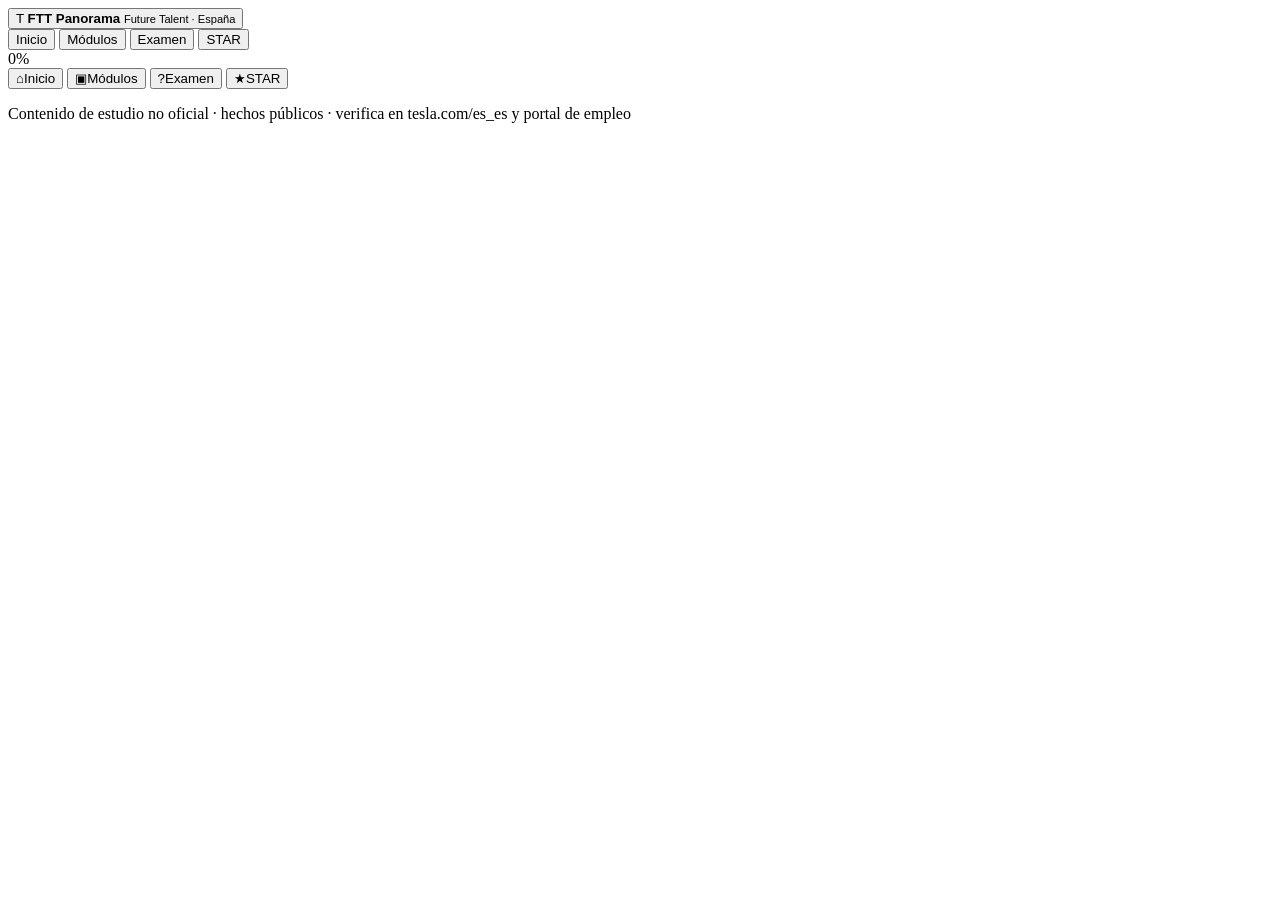
==== tesla-panorama/index.html @ ab21fa61 "Add tesla-panorama/index.html — Tesla FTT Panorama SPA" ====
<!DOCTYPE html>
<html lang="es">
<head>
  <meta charset="UTF-8" />
  <meta name="viewport" content="width=device-width, initial-scale=1, viewport-fit=cover" />
  <meta name="description" content="Tesla FTT Panorama — preparación interactiva Future Talent Traineeship España." />
  <meta name="theme-color" content="#000000" />
  <title>Tesla FTT Panorama · España</title>
  <link rel="preconnect" href="https://fonts.googleapis.com" />
  <link rel="preconnect" href="https://fonts.gstatic.com" crossorigin />
  <link href="https://fonts.googleapis.com/css2?family=Inter:wght@400;500;600;700;800&display=swap" rel="stylesheet" />
  <link rel="stylesheet" href="css/app.css" />
</head>
<body>
  <div id="app">
    <header class="topbar">
      <button type="button" class="brand" data-nav="home" aria-label="Ir al inicio">
        <span class="brand-mark" aria-hidden="true">T</span>
        <span class="brand-text">
          <strong>FTT Panorama</strong>
          <small>Future Talent · España</small>
        </span>
      </button>
      <nav class="topnav" aria-label="Principal">
        <button type="button" data-nav="home">Inicio</button>
        <button type="button" data-nav="modules">Módulos</button>
        <button type="button" data-nav="examen">Examen</button>
        <button type="button" data-nav="star">STAR</button>
      </nav>
      <div class="topbar-meta">
        <span id="progress-pill" class="pill" title="Progreso global">0%</span>
      </div>
    </header>
    <main id="main" class="main" tabindex="-1"></main>
    <nav class="bottomnav" aria-label="Móvil">
      <button type="button" data-nav="home"><span>⌂</span>Inicio</button>
      <button type="button" data-nav="modules"><span>▣</span>Módulos</button>
      <button type="button" data-nav="examen"><span>?</span>Examen</button>
      <button type="button" data-nav="star"><span>★</span>STAR</button>
    </nav>
    <footer class="footer">
      <p>Contenido de estudio no oficial · hechos públicos · verifica en tesla.com/es_es y portal de empleo</p>
    </footer>
  </div>
  <script src="js/quiz-data.js"></script>
  <script src="js/data.js"></script>
  <script src="js/app.js"></script>
</body>
</html>
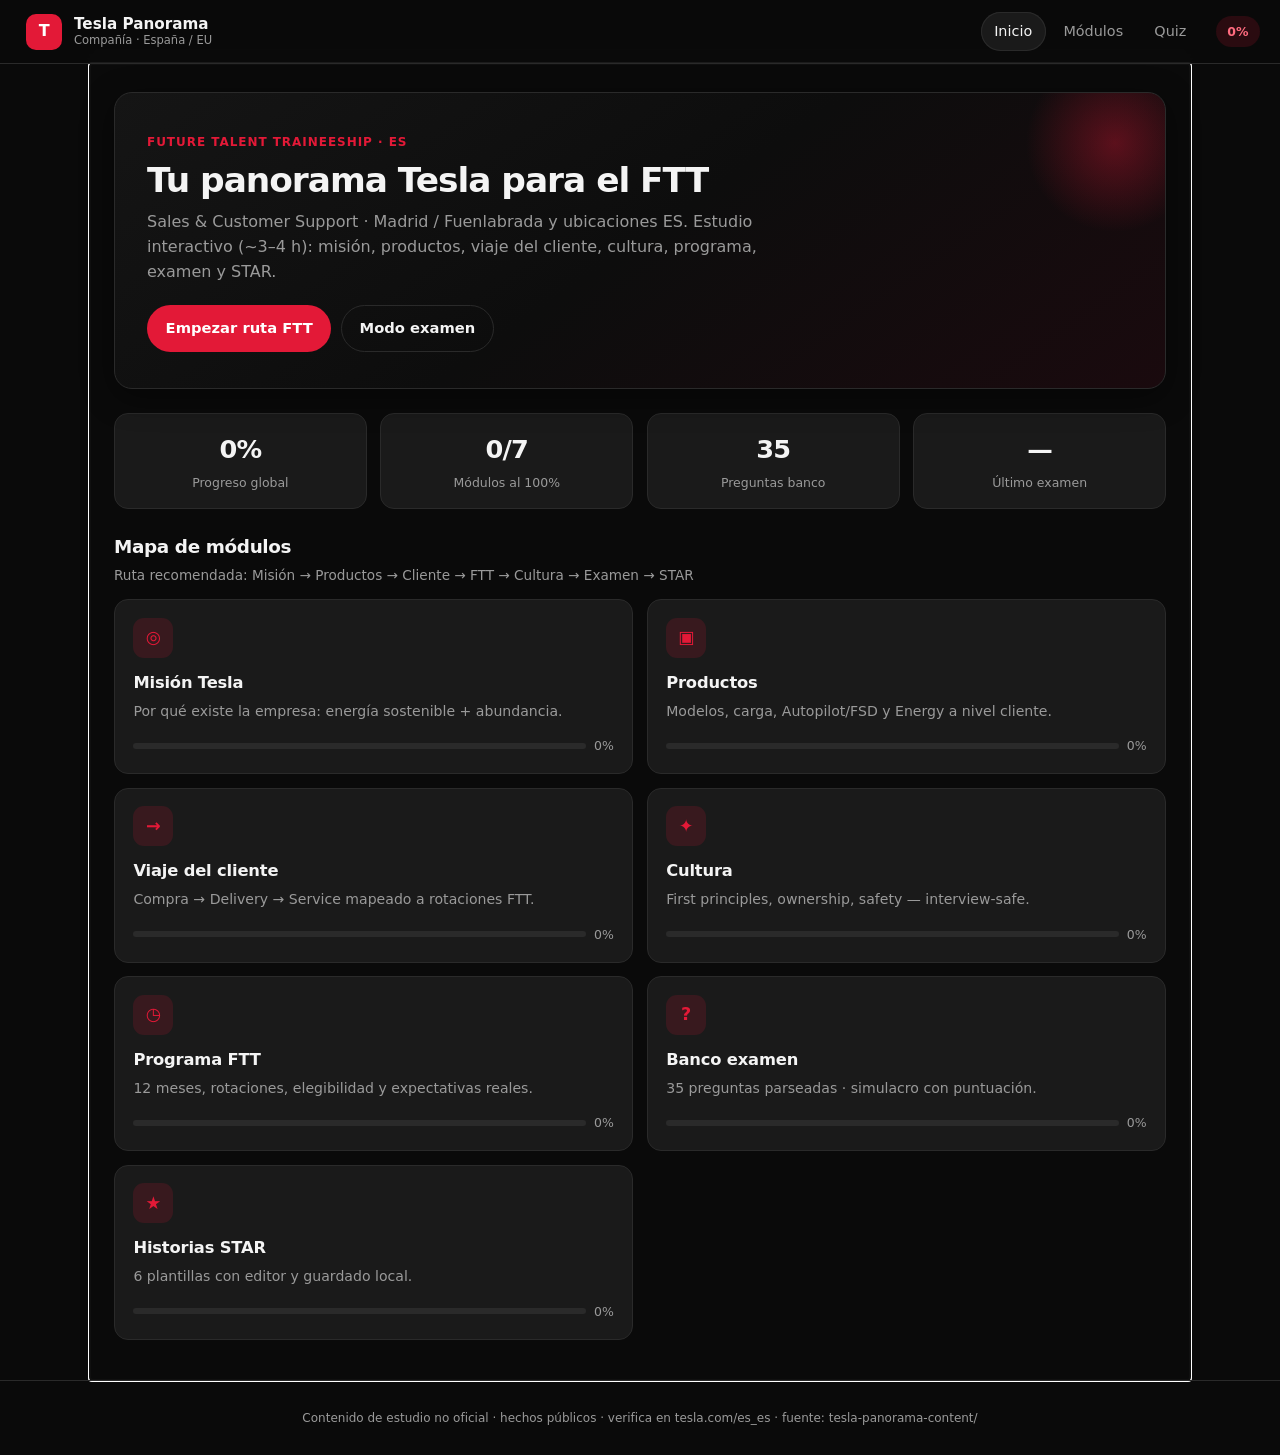
==== commit e7f7b8f6: "feat(panorama): primary company map; FTT/STAR optional" ====
--- a/tesla-panorama/index.html
+++ b/tesla-panorama/index.html
@@ -3,9 +3,9 @@
 <head>
   <meta charset="UTF-8" />
   <meta name="viewport" content="width=device-width, initial-scale=1, viewport-fit=cover" />
-  <meta name="description" content="Tesla FTT Panorama — preparación interactiva Future Talent Traineeship España." />
+  <meta name="description" content="Tesla Panorama — mapa interactivo de la compañía (España/EU). FTT/STAR opcional." />
   <meta name="theme-color" content="#000000" />
-  <title>Tesla FTT Panorama · España</title>
+  <title>Tesla Panorama · España</title>
   <link rel="preconnect" href="https://fonts.googleapis.com" />
   <link rel="preconnect" href="https://fonts.gstatic.com" crossorigin />
   <link href="https://fonts.googleapis.com/css2?family=Inter:wght@400;500;600;700;800&display=swap" rel="stylesheet" />
@@ -17,15 +17,15 @@
       <button type="button" class="brand" data-nav="home" aria-label="Ir al inicio">
         <span class="brand-mark" aria-hidden="true">T</span>
         <span class="brand-text">
-          <strong>FTT Panorama</strong>
-          <small>Future Talent · España</small>
+          <strong>Tesla Panorama</strong>
+          <small>Compañía · España / EU</small>
         </span>
       </button>
       <nav class="topnav" aria-label="Principal">
         <button type="button" data-nav="home">Inicio</button>
         <button type="button" data-nav="modules">Módulos</button>
-        <button type="button" data-nav="examen">Examen</button>
-        <button type="button" data-nav="star">STAR</button>
+        <button type="button" data-nav="examen">Quiz</button>
+        <button type="button" data-nav="star" hidden style="display:none">STAR</button>
       </nav>
       <div class="topbar-meta">
         <span id="progress-pill" class="pill" title="Progreso global">0%</span>
@@ -35,11 +35,11 @@
     <nav class="bottomnav" aria-label="Móvil">
       <button type="button" data-nav="home"><span>⌂</span>Inicio</button>
       <button type="button" data-nav="modules"><span>▣</span>Módulos</button>
-      <button type="button" data-nav="examen"><span>?</span>Examen</button>
-      <button type="button" data-nav="star"><span>★</span>STAR</button>
+      <button type="button" data-nav="examen"><span>?</span>Quiz</button>
+      <button type="button" data-nav="star" hidden style="display:none"><span>★</span>STAR</button>
     </nav>
     <footer class="footer">
-      <p>Contenido de estudio no oficial · hechos públicos · verifica en tesla.com/es_es y portal de empleo</p>
+      <p>Contenido de estudio no oficial · hechos públicos · verifica en tesla.com/es_es · fuente: tesla-panorama-content/</p>
     </footer>
   </div>
   <script src="js/quiz-data.js"></script>
--- a/tesla-panorama/css/app.css
+++ b/tesla-panorama/css/app.css
@@ -0,0 +1,320 @@
+:root {
+  --bg: #0a0a0a;
+  --bg-elev: #141414;
+  --bg-card: #1a1a1a;
+  --bg-card-hover: #222;
+  --border: #2a2a2a;
+  --text: #f4f4f4;
+  --muted: #9a9a9a;
+  --red: #e31937;
+  --red-dim: rgba(227, 25, 55, 0.15);
+  --green: #22c55e;
+  --green-dim: rgba(34, 197, 94, 0.15);
+  --amber: #f59e0b;
+  --amber-dim: rgba(245, 158, 11, 0.15);
+  --blue: #3b82f6;
+  --radius: 14px;
+  --shadow: 0 8px 32px rgba(0,0,0,.45);
+  --font: "Inter", system-ui, -apple-system, sans-serif;
+  --max: 1100px;
+  --topbar-h: 64px;
+  --bottom-h: 64px;
+}
+*, *::before, *::after { box-sizing: border-box; }
+html { scroll-behavior: smooth; }
+body {
+  margin: 0;
+  font-family: var(--font);
+  background: var(--bg);
+  color: var(--text);
+  line-height: 1.55;
+  min-height: 100vh;
+  -webkit-font-smoothing: antialiased;
+}
+button, input, textarea, select { font: inherit; color: inherit; }
+button { cursor: pointer; border: none; background: none; }
+a { color: var(--red); }
+#app { min-height: 100vh; display: flex; flex-direction: column; }
+
+.topbar {
+  position: sticky; top: 0; z-index: 50;
+  height: var(--topbar-h);
+  display: flex; align-items: center; gap: 1rem;
+  padding: 0 1.25rem;
+  background: rgba(10,10,10,.85);
+  backdrop-filter: blur(12px);
+  border-bottom: 1px solid var(--border);
+}
+.brand { display: flex; align-items: center; gap: .75rem; text-align: left; }
+.brand-mark {
+  width: 36px; height: 36px; border-radius: 10px;
+  background: var(--red); color: #fff;
+  display: grid; place-items: center;
+  font-weight: 800; letter-spacing: -.02em;
+}
+.brand-text { display: flex; flex-direction: column; line-height: 1.15; }
+.brand-text strong { font-size: .95rem; font-weight: 700; }
+.brand-text small { color: var(--muted); font-size: .72rem; }
+.topnav { display: none; gap: .25rem; margin-left: auto; }
+.topnav button, .bottomnav button {
+  padding: .5rem .85rem; border-radius: 999px;
+  color: var(--muted); font-weight: 500; font-size: .9rem;
+  transition: .15s ease;
+}
+.topnav button:hover, .bottomnav button:hover,
+.topnav button.active, .bottomnav button.active {
+  color: var(--text); background: var(--bg-card);
+}
+.topnav button.active, .bottomnav button.active {
+  box-shadow: inset 0 0 0 1px var(--border);
+}
+.topbar-meta { margin-left: auto; }
+.pill {
+  display: inline-flex; align-items: center;
+  padding: .35rem .7rem; border-radius: 999px;
+  background: var(--red-dim); color: #ff6b7f;
+  font-size: .78rem; font-weight: 700; letter-spacing: .02em;
+}
+.bottomnav {
+  position: fixed; bottom: 0; left: 0; right: 0; z-index: 50;
+  height: var(--bottom-h);
+  display: grid; grid-template-columns: repeat(4, 1fr);
+  background: rgba(10,10,10,.92);
+  backdrop-filter: blur(12px);
+  border-top: 1px solid var(--border);
+  padding-bottom: env(safe-area-inset-bottom);
+}
+.bottomnav button {
+  display: flex; flex-direction: column; align-items: center; justify-content: center;
+  gap: .15rem; font-size: .68rem; padding: .35rem;
+}
+.bottomnav span { font-size: 1.05rem; line-height: 1; }
+
+.main {
+  flex: 1;
+  width: min(100%, var(--max));
+  margin: 0 auto;
+  padding: 1.25rem 1.1rem calc(var(--bottom-h) + 2rem);
+}
+.footer {
+  display: none;
+  text-align: center; color: var(--muted); font-size: .75rem;
+  padding: 1rem; border-top: 1px solid var(--border);
+}
+
+.hero {
+  position: relative; overflow: hidden;
+  background: linear-gradient(145deg, #151515 0%, #0d0d0d 50%, #1a0a0e 100%);
+  border: 1px solid var(--border);
+  border-radius: calc(var(--radius) + 4px);
+  padding: 1.75rem 1.4rem;
+  margin-bottom: 1.5rem;
+  box-shadow: var(--shadow);
+}
+.hero::after {
+  content: ""; position: absolute; right: -40px; top: -40px;
+  width: 180px; height: 180px; border-radius: 50%;
+  background: radial-gradient(circle, rgba(227,25,55,.35), transparent 70%);
+  pointer-events: none;
+}
+.hero-kicker {
+  display: inline-block; color: var(--red); font-weight: 700;
+  font-size: .75rem; letter-spacing: .08em; text-transform: uppercase;
+  margin-bottom: .6rem;
+}
+.hero h1 {
+  margin: 0 0 .6rem; font-size: clamp(1.55rem, 4vw, 2.15rem);
+  letter-spacing: -.03em; line-height: 1.15;
+}
+.hero p { margin: 0 0 1.25rem; color: var(--muted); max-width: 42rem; }
+.hero-actions { display: flex; flex-wrap: wrap; gap: .6rem; }
+.btn {
+  display: inline-flex; align-items: center; justify-content: center; gap: .4rem;
+  padding: .7rem 1.1rem; border-radius: 999px; font-weight: 600; font-size: .92rem;
+  transition: .15s ease; border: 1px solid transparent;
+}
+.btn-primary { background: var(--red); color: #fff; }
+.btn-primary:hover { filter: brightness(1.08); }
+.btn-ghost { background: transparent; border-color: var(--border); color: var(--text); }
+.btn-ghost:hover { background: var(--bg-card); }
+.btn-sm { padding: .45rem .85rem; font-size: .82rem; }
+
+.section-head {
+  display: flex; align-items: end; justify-content: space-between;
+  gap: 1rem; margin: 1.5rem 0 .85rem;
+}
+.section-head h2 { margin: 0; font-size: 1.15rem; letter-spacing: -.02em; }
+.section-head p { margin: .2rem 0 0; color: var(--muted); font-size: .85rem; }
+
+.grid { display: grid; gap: .85rem; }
+.grid-2 { grid-template-columns: 1fr; }
+.grid-3 { grid-template-columns: 1fr; }
+.grid-stats { grid-template-columns: repeat(2, 1fr); }
+
+.card {
+  background: var(--bg-card);
+  border: 1px solid var(--border);
+  border-radius: var(--radius);
+  padding: 1.1rem 1.15rem;
+  transition: .15s ease;
+}
+.card-clickable { text-align: left; width: 100%; cursor: pointer; }
+.card-clickable:hover { background: var(--bg-card-hover); border-color: #3a3a3a; transform: translateY(-1px); }
+.card-icon {
+  width: 40px; height: 40px; border-radius: 11px;
+  display: grid; place-items: center;
+  background: var(--red-dim); color: var(--red);
+  font-size: 1.1rem; margin-bottom: .75rem; font-weight: 700;
+}
+.card h3 { margin: 0 0 .35rem; font-size: 1.02rem; letter-spacing: -.01em; }
+.card p { margin: 0; color: var(--muted); font-size: .88rem; }
+.card-meta {
+  display: flex; align-items: center; justify-content: space-between;
+  gap: .5rem; margin-top: .85rem; font-size: .78rem; color: var(--muted);
+}
+.progress-bar {
+  height: 6px; border-radius: 999px; background: #2a2a2a; overflow: hidden; flex: 1;
+}
+.progress-bar > span {
+  display: block; height: 100%; background: var(--red); border-radius: inherit;
+  transition: width .35s ease;
+}
+.stat-card { text-align: center; padding: 1rem; }
+.stat-card .num { font-size: 1.6rem; font-weight: 800; letter-spacing: -.03em; }
+.stat-card .lbl { color: var(--muted); font-size: .78rem; margin-top: .2rem; }
+
+.breadcrumb {
+  display: flex; flex-wrap: wrap; gap: .4rem; align-items: center;
+  color: var(--muted); font-size: .82rem; margin-bottom: 1rem;
+}
+.breadcrumb button { color: var(--muted); text-decoration: underline; text-underline-offset: 2px; }
+.breadcrumb button:hover { color: var(--text); }
+
+.module-hero {
+  border-radius: var(--radius);
+  border: 1px solid var(--border);
+  background: var(--bg-elev);
+  padding: 1.35rem 1.2rem;
+  margin-bottom: 1.1rem;
+}
+.module-hero .tag {
+  display: inline-block; padding: .2rem .55rem; border-radius: 999px;
+  background: var(--red-dim); color: #ff6b7f; font-size: .72rem; font-weight: 700;
+  margin-bottom: .55rem; letter-spacing: .04em; text-transform: uppercase;
+}
+.module-hero h1 { margin: 0 0 .5rem; font-size: clamp(1.35rem, 3vw, 1.8rem); letter-spacing: -.02em; }
+.module-hero p { margin: 0; color: var(--muted); }
+
+.callout {
+  border-radius: 12px; padding: .9rem 1rem; margin: .85rem 0;
+  border: 1px solid var(--border); background: var(--bg-elev); font-size: .9rem;
+}
+.callout.tip { border-color: rgba(59,130,246,.35); background: rgba(59,130,246,.08); }
+.callout.warn { border-color: rgba(245,158,11,.4); background: var(--amber-dim); }
+.callout.quote { border-left: 3px solid var(--red); }
+
+.bullets { margin: .5rem 0 0; padding-left: 1.15rem; color: var(--text); }
+.bullets li { margin: .35rem 0; }
+.bullets li::marker { color: var(--red); }
+
+.table-wrap { overflow-x: auto; margin: .85rem 0; border-radius: 12px; border: 1px solid var(--border); }
+table { width: 100%; border-collapse: collapse; font-size: .86rem; }
+th, td { padding: .7rem .8rem; text-align: left; border-bottom: 1px solid var(--border); }
+th { background: var(--bg-elev); color: var(--muted); font-weight: 600; font-size: .78rem; text-transform: uppercase; letter-spacing: .04em; }
+tr:last-child td { border-bottom: none; }
+
+.timeline { display: grid; gap: 0; margin: 1rem 0; }
+.timeline-item {
+  display: grid; grid-template-columns: 28px 1fr; gap: .85rem;
+  position: relative; padding-bottom: 1.15rem;
+}
+.timeline-item:not(:last-child) .tl-dot::after {
+  content: ""; position: absolute; left: 13px; top: 28px; bottom: 0; width: 2px; background: var(--border);
+}
+.tl-dot {
+  width: 28px; height: 28px; border-radius: 50%;
+  background: var(--red); color: #fff; font-size: .75rem; font-weight: 800;
+  display: grid; place-items: center; position: relative; z-index: 1;
+}
+.tl-body { background: var(--bg-card); border: 1px solid var(--border); border-radius: 12px; padding: .9rem 1rem; }
+.tl-body h4 { margin: 0 0 .3rem; font-size: .95rem; }
+.tl-body .rot { color: var(--red); font-size: .75rem; font-weight: 700; margin-bottom: .35rem; }
+.tl-body p { margin: 0; color: var(--muted); font-size: .86rem; }
+
+.checklist { list-style: none; padding: 0; margin: .5rem 0 0; }
+.checklist li {
+  display: flex; gap: .65rem; align-items: flex-start;
+  padding: .65rem .75rem; border-radius: 10px; margin-bottom: .4rem;
+  background: var(--bg-elev); border: 1px solid var(--border); font-size: .9rem;
+}
+.checklist input { margin-top: .2rem; accent-color: var(--red); width: 1rem; height: 1rem; }
+
+.quiz-setup, .quiz-play, .quiz-result { max-width: 720px; }
+.option-list { display: grid; gap: .55rem; margin: 1rem 0; }
+.option {
+  text-align: left; padding: .85rem 1rem; border-radius: 12px;
+  border: 1px solid var(--border); background: var(--bg-card); transition: .15s ease;
+}
+.option:hover:not(:disabled) { border-color: #444; background: var(--bg-card-hover); }
+.option.selected { border-color: var(--red); background: var(--red-dim); }
+.option.correct { border-color: var(--green); background: var(--green-dim); }
+.option.wrong { border-color: var(--red); background: var(--red-dim); }
+.option:disabled { cursor: default; opacity: .95; }
+.quiz-progress { color: var(--muted); font-size: .85rem; margin-bottom: .5rem; }
+.score-ring {
+  width: 140px; height: 140px; margin: 1rem auto;
+  border-radius: 50%; display: grid; place-items: center;
+  background: conic-gradient(var(--red) var(--p, 0%), #2a2a2a 0);
+  position: relative;
+}
+.score-ring::before {
+  content: ""; position: absolute; inset: 10px; border-radius: 50%; background: var(--bg-card);
+}
+.score-ring span { position: relative; font-size: 1.8rem; font-weight: 800; }
+
+.star-tabs { display: flex; gap: .4rem; overflow-x: auto; padding-bottom: .4rem; margin-bottom: 1rem; }
+.star-tabs button {
+  flex: 0 0 auto; padding: .45rem .8rem; border-radius: 999px;
+  border: 1px solid var(--border); color: var(--muted); font-size: .82rem; font-weight: 600;
+}
+.star-tabs button.active { background: var(--red); border-color: var(--red); color: #fff; }
+.star-field { margin-bottom: .85rem; }
+.star-field label {
+  display: block; font-size: .78rem; font-weight: 700; color: var(--muted);
+  text-transform: uppercase; letter-spacing: .04em; margin-bottom: .35rem;
+}
+.star-field textarea {
+  width: 100%; min-height: 72px; resize: vertical;
+  background: var(--bg-elev); border: 1px solid var(--border); border-radius: 10px;
+  padding: .7rem .8rem; color: var(--text);
+}
+.star-field textarea:focus { outline: 2px solid rgba(227,25,55,.45); border-color: var(--red); }
+.saved-hint { color: var(--green); font-size: .8rem; min-height: 1.2em; }
+
+.tag-row { display: flex; flex-wrap: wrap; gap: .35rem; margin: .75rem 0; }
+.chip {
+  padding: .3rem .65rem; border-radius: 999px; font-size: .75rem; font-weight: 600;
+  border: 1px solid var(--border); color: var(--muted); background: transparent;
+}
+.chip.active { background: var(--red); border-color: var(--red); color: #fff; }
+
+.faq details {
+  background: var(--bg-card); border: 1px solid var(--border);
+  border-radius: 12px; padding: .75rem 1rem; margin-bottom: .5rem;
+}
+.faq summary { cursor: pointer; font-weight: 600; }
+.faq p { margin: .55rem 0 0; color: var(--muted); font-size: .9rem; }
+
+.empty { text-align: center; color: var(--muted); padding: 2rem 1rem; }
+
+@media (min-width: 720px) {
+  .topnav { display: flex; }
+  .topbar-meta { margin-left: 0; }
+  .bottomnav { display: none; }
+  .main { padding: 1.75rem 1.5rem 2.5rem; }
+  .footer { display: block; }
+  .grid-2 { grid-template-columns: repeat(2, 1fr); }
+  .grid-3 { grid-template-columns: repeat(3, 1fr); }
+  .grid-stats { grid-template-columns: repeat(4, 1fr); }
+  .hero { padding: 2.25rem 2rem; }
+}
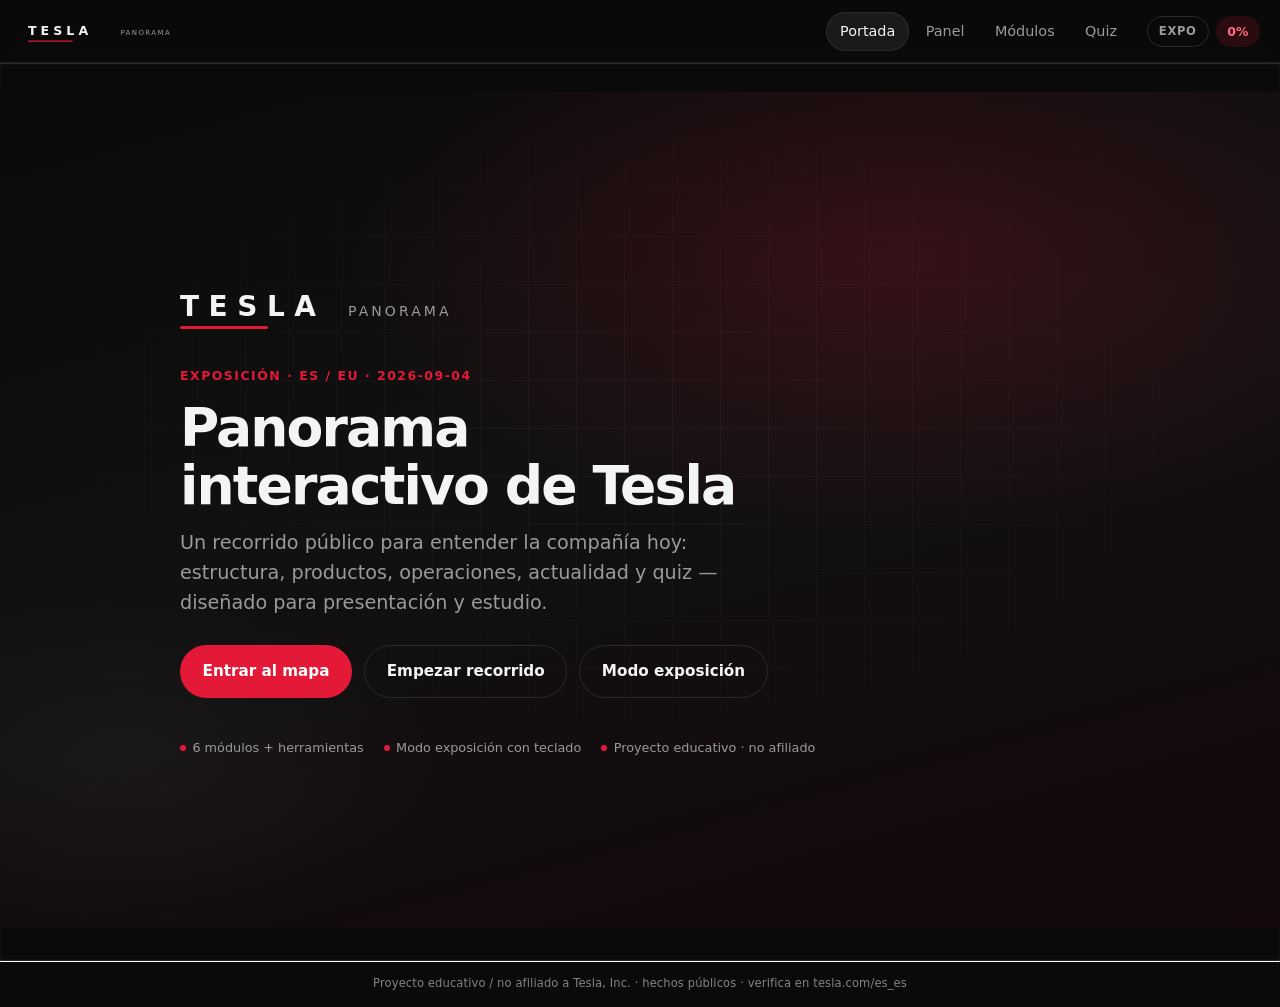
==== commit ac49e380: "feat(panorama): exhibition presentation UI + wordmark" ====
--- a/tesla-panorama/index.html
+++ b/tesla-panorama/index.html
@@ -3,43 +3,60 @@
 <head>
   <meta charset="UTF-8" />
   <meta name="viewport" content="width=device-width, initial-scale=1, viewport-fit=cover" />
-  <meta name="description" content="Tesla Panorama — mapa interactivo de la compañía (España/EU). FTT/STAR opcional." />
+  <meta name="description" content="Tesla Panorama — panorama interactivo educativo de Tesla (España/EU). Proyecto educativo, no afiliado a Tesla, Inc." />
   <meta name="theme-color" content="#000000" />
-  <title>Tesla Panorama · España</title>
+  <title>Tesla Panorama · Exposición</title>
   <link rel="preconnect" href="https://fonts.googleapis.com" />
   <link rel="preconnect" href="https://fonts.gstatic.com" crossorigin />
   <link href="https://fonts.googleapis.com/css2?family=Inter:wght@400;500;600;700;800&display=swap" rel="stylesheet" />
   <link rel="stylesheet" href="css/app.css" />
+  <link rel="icon" href="assets/wordmark.svg" type="image/svg+xml" />
 </head>
 <body>
   <div id="app">
-    <header class="topbar">
-      <button type="button" class="brand" data-nav="home" aria-label="Ir al inicio">
-        <span class="brand-mark" aria-hidden="true">T</span>
-        <span class="brand-text">
-          <strong>Tesla Panorama</strong>
-          <small>Compañía · España / EU</small>
+    <header class="topbar" id="topbar">
+      <button type="button" class="brand" data-nav="landing" aria-label="Ir a la portada">
+        <span class="wordmark" aria-hidden="true">
+          <svg xmlns="http://www.w3.org/2000/svg" viewBox="0 0 280 40" class="wordmark-svg" focusable="false">
+            <text x="0" y="24" class="wm-tesla" letter-spacing="0.32em">TESLA</text>
+            <text x="132" y="24" class="wm-sub" letter-spacing="0.2em">PANORAMA</text>
+            <rect x="0" y="32" width="64" height="2" class="wm-accent" rx="1"/>
+          </svg>
         </span>
+        <span class="brand-badge" id="ftt-badge" hidden>FTT</span>
       </button>
       <nav class="topnav" aria-label="Principal">
-        <button type="button" data-nav="home">Inicio</button>
+        <button type="button" data-nav="landing">Portada</button>
+        <button type="button" data-nav="home">Panel</button>
         <button type="button" data-nav="modules">Módulos</button>
         <button type="button" data-nav="examen">Quiz</button>
         <button type="button" data-nav="star" hidden style="display:none">STAR</button>
       </nav>
       <div class="topbar-meta">
+        <button type="button" class="expo-toggle" id="expo-toggle" title="Modo exposición (← →)" aria-pressed="false">Expo</button>
         <span id="progress-pill" class="pill" title="Progreso global">0%</span>
       </div>
     </header>
+
+    <div id="expo-bar" class="expo-bar" hidden>
+      <button type="button" class="expo-nav" id="expo-prev" aria-label="Anterior">←</button>
+      <div class="expo-dots" id="expo-dots" role="tablist" aria-label="Recorrido exposición"></div>
+      <button type="button" class="expo-nav" id="expo-next" aria-label="Siguiente">→</button>
+      <span class="expo-hint">← → · Esc salir</span>
+    </div>
+
     <main id="main" class="main" tabindex="-1"></main>
+
     <nav class="bottomnav" aria-label="Móvil">
-      <button type="button" data-nav="home"><span>⌂</span>Inicio</button>
-      <button type="button" data-nav="modules"><span>▣</span>Módulos</button>
+      <button type="button" data-nav="landing"><span>⌂</span>Portada</button>
+      <button type="button" data-nav="home"><span>▣</span>Panel</button>
+      <button type="button" data-nav="modules"><span>≡</span>Módulos</button>
       <button type="button" data-nav="examen"><span>?</span>Quiz</button>
       <button type="button" data-nav="star" hidden style="display:none"><span>★</span>STAR</button>
     </nav>
+
     <footer class="footer">
-      <p>Contenido de estudio no oficial · hechos públicos · verifica en tesla.com/es_es · fuente: tesla-panorama-content/</p>
+      <p>Proyecto educativo / no afiliado a Tesla, Inc. · hechos públicos · verifica en tesla.com/es_es</p>
     </footer>
   </div>
   <script src="js/quiz-data.js"></script>
--- a/tesla-panorama/css/app.css
+++ b/tesla-panorama/css/app.css
@@ -13,10 +13,10 @@
   --amber: #f59e0b;
   --amber-dim: rgba(245, 158, 11, 0.15);
   --blue: #3b82f6;
-  --radius: 14px;
+  --radius: 16px;
   --shadow: 0 8px 32px rgba(0,0,0,.45);
   --font: "Inter", system-ui, -apple-system, sans-serif;
-  --max: 1100px;
+  --max: 1120px;
   --topbar-h: 64px;
   --bottom-h: 64px;
 }
@@ -45,17 +45,18 @@
   backdrop-filter: blur(12px);
   border-bottom: 1px solid var(--border);
 }
-.brand { display: flex; align-items: center; gap: .75rem; text-align: left; }
-.brand-mark {
-  width: 36px; height: 36px; border-radius: 10px;
-  background: var(--red); color: #fff;
-  display: grid; place-items: center;
-  font-weight: 800; letter-spacing: -.02em;
-}
-.brand-text { display: flex; flex-direction: column; line-height: 1.15; }
-.brand-text strong { font-size: .95rem; font-weight: 700; }
-.brand-text small { color: var(--muted); font-size: .72rem; }
-.topnav { display: none; gap: .25rem; margin-left: auto; }
+.brand { display: flex; align-items: center; gap: .65rem; text-align: left; flex-shrink: 0; }
+.wordmark { display: block; line-height: 0; }
+.wordmark-svg { width: min(200px, 42vw); height: 28px; display: block; }
+.wm-tesla { font-family: var(--font); font-size: 18px; font-weight: 700; fill: var(--text); }
+.wm-sub { font-family: var(--font); font-size: 10px; font-weight: 500; fill: var(--muted); }
+.wm-accent { fill: var(--red); }
+.brand-badge {
+  font-size: .62rem; font-weight: 800; letter-spacing: .08em;
+  padding: .2rem .45rem; border-radius: 999px;
+  background: var(--red-dim); color: #ff6b7f; border: 1px solid rgba(227,25,55,.35);
+}
+.topnav { display: none; gap: .2rem; margin-left: auto; align-items: center; }
 .topnav button, .bottomnav button {
   padding: .5rem .85rem; border-radius: 999px;
   color: var(--muted); font-weight: 500; font-size: .9rem;
@@ -68,12 +69,22 @@
 .topnav button.active, .bottomnav button.active {
   box-shadow: inset 0 0 0 1px var(--border);
 }
-.topbar-meta { margin-left: auto; }
+.topbar-meta { margin-left: .5rem; display: flex; align-items: center; gap: .45rem; flex-shrink: 0; }
 .pill {
   display: inline-flex; align-items: center;
   padding: .35rem .7rem; border-radius: 999px;
   background: var(--red-dim); color: #ff6b7f;
   font-size: .78rem; font-weight: 700; letter-spacing: .02em;
+}
+.expo-toggle {
+  padding: .35rem .7rem; border-radius: 999px;
+  border: 1px solid var(--border); color: var(--muted);
+  font-size: .72rem; font-weight: 700; letter-spacing: .06em; text-transform: uppercase;
+  transition: .15s ease;
+}
+.expo-toggle:hover { color: var(--text); border-color: #3a3a3a; }
+.expo-toggle[aria-pressed="true"] {
+  background: var(--red-dim); color: #ff6b7f; border-color: rgba(227,25,55,.45);
 }
 .bottomnav {
   position: fixed; bottom: 0; left: 0; right: 0; z-index: 50;
@@ -97,9 +108,20 @@
   padding: 1.25rem 1.1rem calc(var(--bottom-h) + 2rem);
 }
 .footer {
-  display: none;
-  text-align: center; color: var(--muted); font-size: .75rem;
-  padding: 1rem; border-top: 1px solid var(--border);
+  display: block;
+  text-align: center; color: var(--muted); font-size: .72rem;
+  padding: .85rem 1rem calc(.85rem + env(safe-area-inset-bottom));
+  border-top: 1px solid var(--border);
+  letter-spacing: .01em;
+}
+.footer p { margin: 0; max-width: 40rem; margin-inline: auto; line-height: 1.45; }
+body.landing-on .footer,
+body.expo-on .footer { opacity: .85; }
+body.expo-on .bottomnav { display: none; }
+body.landing-on .bottomnav { display: none; }
+body.landing-on .main { padding-bottom: 2rem; width: 100%; max-width: none; padding-left: 0; padding-right: 0; }
+@media (min-width: 720px) {
+  .footer { display: block; padding-bottom: 1rem; }
 }
 
 .hero {
@@ -107,7 +129,7 @@
   background: linear-gradient(145deg, #151515 0%, #0d0d0d 50%, #1a0a0e 100%);
   border: 1px solid var(--border);
   border-radius: calc(var(--radius) + 4px);
-  padding: 1.75rem 1.4rem;
+  padding: 1.85rem 1.5rem;
   margin-bottom: 1.5rem;
   box-shadow: var(--shadow);
 }
@@ -143,7 +165,8 @@
   display: flex; align-items: end; justify-content: space-between;
   gap: 1rem; margin: 1.5rem 0 .85rem;
 }
-.section-head h2 { margin: 0; font-size: 1.15rem; letter-spacing: -.02em; }
+.section-head h2 { margin: 0; font-size: 1.2rem; letter-spacing: -.025em; font-weight: 700; }
+.section-kicker { display:block; color: var(--red); font-size:.7rem; font-weight:700; letter-spacing:.08em; text-transform:uppercase; margin-bottom:.35rem; }
 .section-head p { margin: .2rem 0 0; color: var(--muted); font-size: .85rem; }
 
 .grid { display: grid; gap: .85rem; }
@@ -318,3 +341,619 @@
   .grid-stats { grid-template-columns: repeat(4, 1fr); }
   .hero { padding: 2.25rem 2rem; }
 }
+
+/* Modo Future Talent toggle */
+.ftt-toggle-card { margin: 1rem 0 1.25rem; }
+.ftt-toggle-row {
+  display: flex;
+  align-items: center;
+  justify-content: space-between;
+  gap: 1rem;
+  flex-wrap: wrap;
+}
+.switch {
+  display: inline-flex;
+  align-items: center;
+  gap: .6rem;
+  cursor: pointer;
+  user-select: none;
+}
+.switch input { position: absolute; opacity: 0; width: 0; height: 0; }
+.switch-ui {
+  width: 44px;
+  height: 26px;
+  border-radius: 999px;
+  background: #333;
+  border: 1px solid #555;
+  position: relative;
+  transition: background .2s, border-color .2s;
+}
+.switch-ui::after {
+  content: "";
+  position: absolute;
+  top: 2px;
+  left: 2px;
+  width: 20px;
+  height: 20px;
+  border-radius: 50%;
+  background: #fff;
+  transition: transform .2s;
+}
+.switch input:checked + .switch-ui {
+  background: var(--red);
+  border-color: var(--red);
+}
+.switch input:checked + .switch-ui::after { transform: translateX(18px); }
+.switch-label {
+  font-size: .75rem;
+  font-weight: 700;
+  letter-spacing: .04em;
+  color: var(--muted);
+  min-width: 2rem;
+}
+.switch input:checked ~ .switch-label { color: var(--red); }
+.pill-ftt {
+  display: inline-block;
+  font-size: .65rem;
+  vertical-align: middle;
+  margin-left: .25rem;
+  background: rgba(227, 25, 55, .15);
+  color: var(--red);
+  border: 1px solid rgba(227, 25, 55, .35);
+}
+
+/* ——— Polish: view transitions ——— */
+.main.view-enter {
+  animation: viewIn .28s ease both;
+}
+@keyframes viewIn {
+  from { opacity: 0; transform: translateY(6px); }
+  to { opacity: 1; transform: translateY(0); }
+}
+.card, .btn, .option, .map-node, .tl-interactive-item {
+  transition: background .2s ease, border-color .2s ease, transform .2s ease, box-shadow .2s ease, opacity .2s ease;
+}
+
+/* ——— Tool cards dashboard ——— */
+.grid-tools { grid-template-columns: 1fr; }
+.tool-card .tool-cta {
+  display: inline-block;
+  margin-top: .85rem;
+  font-size: .8rem;
+  font-weight: 700;
+  color: var(--red);
+  letter-spacing: .02em;
+}
+.tool-card:hover .tool-cta { text-decoration: underline; }
+
+/* ——— Interactive structure map ——— */
+.map-layout {
+  display: grid;
+  gap: 1rem;
+  align-items: start;
+}
+.map-grid {
+  display: grid;
+  grid-template-columns: repeat(2, 1fr);
+  gap: .65rem;
+}
+.map-node {
+  display: flex;
+  flex-direction: column;
+  align-items: flex-start;
+  gap: .2rem;
+  text-align: left;
+  padding: 1rem .95rem;
+  border-radius: var(--radius);
+  border: 1px solid var(--border);
+  background: var(--bg-card);
+  min-height: 108px;
+}
+.map-node:hover { background: var(--bg-card-hover); border-color: #3a3a3a; transform: translateY(-1px); }
+.map-node.active {
+  border-color: var(--red);
+  background: var(--red-dim);
+  box-shadow: 0 0 0 1px rgba(227,25,55,.35);
+}
+.map-node-icon {
+  width: 34px; height: 34px; border-radius: 10px;
+  display: grid; place-items: center;
+  background: rgba(255,255,255,.06);
+  font-weight: 700; margin-bottom: .35rem;
+}
+.map-node.accent-red .map-node-icon { color: var(--red); background: var(--red-dim); }
+.map-node.accent-amber .map-node-icon { color: var(--amber); background: var(--amber-dim); }
+.map-node.accent-blue .map-node-icon { color: var(--blue); background: rgba(59,130,246,.12); }
+.map-node.accent-green .map-node-icon { color: var(--green); background: var(--green-dim); }
+.map-node.accent-muted .map-node-icon { color: var(--muted); background: #222; }
+.map-node-title { font-weight: 700; font-size: .95rem; letter-spacing: -.01em; }
+.map-node-short { color: var(--muted); font-size: .78rem; }
+.map-panel h2 { margin: .15rem 0 .55rem; font-size: 1.05rem; }
+.map-panel-kicker {
+  color: var(--red); font-size: .75rem; font-weight: 700;
+  letter-spacing: .06em; text-transform: uppercase; margin-bottom: .35rem;
+}
+.map-lead { color: var(--muted); margin: 0 0 .75rem; font-size: .92rem; }
+
+/* ——— Product comparator ——— */
+.compare-mode-row { display: flex; gap: .4rem; margin-bottom: .85rem; flex-wrap: wrap; }
+.compare-pickers {
+  display: grid;
+  grid-template-columns: 1fr;
+  gap: .75rem;
+  align-items: end;
+  margin-bottom: 1rem;
+}
+.compare-pickers label { display: flex; flex-direction: column; gap: .35rem; }
+.compare-pickers label span {
+  font-size: .72rem; font-weight: 700; color: var(--muted);
+  text-transform: uppercase; letter-spacing: .04em;
+}
+.compare-pickers select {
+  width: 100%;
+  background: var(--bg-elev);
+  border: 1px solid var(--border);
+  border-radius: 10px;
+  padding: .65rem .75rem;
+}
+.compare-pickers select:focus { outline: 2px solid rgba(227,25,55,.45); border-color: var(--red); }
+.compare-vs {
+  display: none;
+  align-items: center; justify-content: center;
+  font-weight: 800; color: var(--red); letter-spacing: .08em;
+}
+.compare-table-wrap {
+  overflow-x: auto;
+  border-radius: 12px;
+  border: 1px solid var(--border);
+  margin-bottom: 1rem;
+}
+.compare-table { width: 100%; border-collapse: collapse; font-size: .86rem; }
+.compare-table th, .compare-table td {
+  padding: .75rem .85rem;
+  text-align: left;
+  border-bottom: 1px solid var(--border);
+  vertical-align: top;
+}
+.compare-table thead th {
+  background: var(--bg-elev);
+  color: var(--muted);
+  font-size: .75rem;
+  text-transform: uppercase;
+  letter-spacing: .04em;
+}
+.compare-table tbody th {
+  background: rgba(255,255,255,.02);
+  color: var(--muted);
+  font-weight: 600;
+  width: 28%;
+  font-size: .8rem;
+}
+.compare-table tr:last-child th,
+.compare-table tr:last-child td { border-bottom: none; }
+
+/* ——— Actualidad interactive timeline ——— */
+.tl-interactive { display: grid; gap: 0; margin: .5rem 0 1rem; }
+.tl-interactive-item {
+  display: grid;
+  grid-template-columns: 28px 1fr;
+  gap: .85rem;
+  text-align: left;
+  width: 100%;
+  padding: 0 0 1rem;
+  background: transparent;
+  border: none;
+  color: inherit;
+}
+.tl-interactive-rail { position: relative; display: flex; justify-content: center; }
+.tl-interactive-dot {
+  width: 14px; height: 14px; border-radius: 50%;
+  background: #333; border: 2px solid #555;
+  margin-top: .35rem; z-index: 1; transition: .2s ease;
+}
+.tl-interactive-item:not(:last-child) .tl-interactive-rail::after {
+  content: "";
+  position: absolute;
+  top: 18px; bottom: -4px; left: 50%;
+  width: 2px; transform: translateX(-50%);
+  background: var(--border);
+}
+.tl-interactive-body {
+  background: var(--bg-card);
+  border: 1px solid var(--border);
+  border-radius: 12px;
+  padding: .85rem 1rem;
+}
+.tl-interactive-item:hover .tl-interactive-body { border-color: #3a3a3a; }
+.tl-interactive-item.active .tl-interactive-dot {
+  background: var(--red); border-color: var(--red);
+  box-shadow: 0 0 0 4px var(--red-dim);
+}
+.tl-interactive-item.active .tl-interactive-body {
+  border-color: rgba(227,25,55,.45);
+  background: linear-gradient(180deg, rgba(227,25,55,.08), var(--bg-card));
+}
+.tl-when { font-size: .75rem; color: var(--muted); margin-bottom: .3rem; font-weight: 600; }
+.tl-cat {
+  color: #ff6b7f;
+  text-transform: uppercase;
+  letter-spacing: .04em;
+  font-size: .68rem;
+}
+.tl-interactive-body h3 { margin: 0 0 .35rem; font-size: .98rem; }
+.tl-interactive-body p { margin: 0; color: var(--muted); font-size: .88rem; }
+.tl-preview { opacity: .85; }
+
+@media (min-width: 720px) {
+  .grid-tools { grid-template-columns: repeat(2, 1fr); }
+  .map-layout { grid-template-columns: 1.1fr .9fr; }
+  .map-grid { grid-template-columns: repeat(2, 1fr); }
+  .map-panel { position: sticky; top: calc(var(--topbar-h) + .75rem); }
+  .compare-pickers { grid-template-columns: 1fr auto 1fr; align-items: end; }
+  .compare-vs { display: flex; padding-bottom: .55rem; }
+}
+
+@media (min-width: 980px) {
+  .map-grid { grid-template-columns: repeat(3, 1fr); }
+}
+
+/* ——— Content sync: uncertain badges + map groups ——— */
+.badge-uncertain {
+  display: inline-block;
+  font-size: .65rem;
+  font-weight: 700;
+  letter-spacing: .04em;
+  text-transform: uppercase;
+  padding: .15rem .4rem;
+  border-radius: 999px;
+  background: var(--amber-dim);
+  color: var(--amber);
+  border: 1px solid rgba(245,158,11,.35);
+  vertical-align: middle;
+  margin-left: .25rem;
+}
+.map-node.uncertain { border-color: rgba(245,158,11,.45); }
+.tl-interactive-item.uncertain .tl-interactive-dot { background: var(--amber); }
+.verify-hint a { color: var(--amber); }
+.map-groups { display: grid; gap: 1rem; }
+.map-group-title {
+  margin: 0 0 .45rem;
+  font-size: .72rem;
+  text-transform: uppercase;
+  letter-spacing: .06em;
+  color: var(--muted);
+  font-weight: 700;
+}
+.map-panel .badge-uncertain { margin: .35rem 0 .5rem; }
+
+
+/* ——— Glossary / Charging / Ops / What-changed ——— */
+.badge-recent, .badge-verify {
+  display: inline-block;
+  font-size: .65rem;
+  font-weight: 700;
+  letter-spacing: .04em;
+  text-transform: uppercase;
+  padding: .15rem .4rem;
+  border-radius: 999px;
+  vertical-align: middle;
+  margin-left: .25rem;
+  border: 1px solid transparent;
+}
+.badge-recent {
+  background: var(--red-dim);
+  color: #ff6b7f;
+  border-color: rgba(227,25,55,.35);
+}
+.badge-verify {
+  background: rgba(59,130,246,.15);
+  color: #93c5fd;
+  border-color: rgba(59,130,246,.35);
+}
+.pack-changes-card {
+  margin-bottom: 1rem;
+  border-color: rgba(227,25,55,.35);
+  background: linear-gradient(180deg, rgba(227,25,55,.08), var(--bg-card));
+}
+.pack-changes-kicker {
+  font-size: .72rem;
+  text-transform: uppercase;
+  letter-spacing: .06em;
+  color: #ff6b7f;
+  font-weight: 700;
+}
+.pack-changes-note {
+  margin: .65rem 0 0;
+  color: var(--muted);
+  font-size: .82rem;
+}
+.glossary-search { margin-bottom: 1rem; }
+.glossary-search-label {
+  display: block;
+  font-size: .75rem;
+  font-weight: 700;
+  color: var(--muted);
+  text-transform: uppercase;
+  letter-spacing: .05em;
+  margin-bottom: .35rem;
+}
+.glossary-search input[type="search"] {
+  width: 100%;
+  padding: .7rem .9rem;
+  border-radius: 12px;
+  border: 1px solid var(--border);
+  background: var(--bg-elev);
+  margin-bottom: .75rem;
+}
+.glossary-search input[type="search"]:focus {
+  outline: 2px solid rgba(227,25,55,.45);
+  border-color: var(--red);
+}
+.glossary-count {
+  margin: .55rem 0 0;
+  color: var(--muted);
+  font-size: .8rem;
+}
+.glossary-layout {
+  display: grid;
+  gap: 1rem;
+}
+.glossary-list {
+  display: grid;
+  gap: .4rem;
+  max-height: 28rem;
+  overflow: auto;
+  padding-right: .15rem;
+}
+.glossary-item {
+  text-align: left;
+  padding: .7rem .85rem;
+  border-radius: 12px;
+  border: 1px solid var(--border);
+  background: var(--bg-card);
+  display: flex;
+  flex-direction: column;
+  gap: .2rem;
+  transition: .15s ease;
+}
+.glossary-item span { color: var(--muted); font-size: .75rem; }
+.glossary-item:hover { border-color: #3a3a3a; background: var(--bg-card-hover); }
+.glossary-item.active {
+  border-color: rgba(227,25,55,.5);
+  box-shadow: inset 0 0 0 1px rgba(227,25,55,.25);
+}
+.glossary-detail h2 { margin: .25rem 0 .5rem; font-size: 1.25rem; }
+.charging-layer.active {
+  border-color: rgba(227,25,55,.5);
+  background: linear-gradient(180deg, rgba(227,25,55,.08), var(--bg-card));
+}
+.region-card .btn { margin-top: .65rem; }
+.ops-stepper {
+  display: grid;
+  grid-template-columns: repeat(2, 1fr);
+  gap: .45rem;
+  margin: .5rem 0 1rem;
+}
+.ops-step {
+  display: flex;
+  align-items: center;
+  gap: .55rem;
+  text-align: left;
+  padding: .65rem .75rem;
+  border-radius: 12px;
+  border: 1px solid var(--border);
+  background: var(--bg-card);
+  color: var(--muted);
+  transition: .15s ease;
+}
+.ops-step-num {
+  width: 1.6rem;
+  height: 1.6rem;
+  border-radius: 999px;
+  display: grid;
+  place-items: center;
+  font-size: .78rem;
+  font-weight: 800;
+  background: var(--bg-elev);
+  color: var(--text);
+  flex-shrink: 0;
+}
+.ops-step-label { font-size: .82rem; font-weight: 600; line-height: 1.25; }
+.ops-step:hover { border-color: #3a3a3a; color: var(--text); }
+.ops-step.active {
+  border-color: rgba(227,25,55,.55);
+  color: var(--text);
+  background: linear-gradient(180deg, rgba(227,25,55,.1), var(--bg-card));
+}
+.ops-step.active .ops-step-num { background: var(--red); color: #fff; }
+.ops-step.done .ops-step-num { background: var(--green-dim); color: var(--green); }
+.ops-stage-card h2 { margin: .2rem 0 .55rem; }
+.tl-interactive-item.recent .tl-interactive-dot { box-shadow: 0 0 0 3px var(--red-dim); }
+
+@media (min-width: 720px) {
+  .glossary-layout { grid-template-columns: .9fr 1.1fr; align-items: start; }
+  .glossary-detail { position: sticky; top: calc(var(--topbar-h) + .75rem); }
+  .ops-stepper { grid-template-columns: repeat(3, 1fr); }
+}
+@media (min-width: 980px) {
+  .grid-tools { grid-template-columns: repeat(3, 1fr); }
+  .ops-stepper { grid-template-columns: repeat(6, 1fr); }
+}
+
+
+/* ——— Exhibition / landing presentation ——— */
+.landing {
+  position: relative;
+  min-height: calc(100vh - var(--topbar-h));
+  display: flex;
+  flex-direction: column;
+  justify-content: center;
+  padding: clamp(2rem, 6vw, 4.5rem) clamp(1.25rem, 5vw, 4rem) 3rem;
+  overflow: hidden;
+  background:
+    radial-gradient(ellipse 80% 60% at 70% 20%, rgba(227,25,55,.18), transparent 55%),
+    radial-gradient(ellipse 50% 40% at 10% 80%, rgba(255,255,255,.04), transparent 50%),
+    linear-gradient(165deg, #0a0a0a 0%, #111 45%, #14080c 100%);
+}
+.landing::before {
+  content: "";
+  position: absolute; inset: 0;
+  background-image: linear-gradient(rgba(255,255,255,.03) 1px, transparent 1px),
+    linear-gradient(90deg, rgba(255,255,255,.03) 1px, transparent 1px);
+  background-size: 48px 48px;
+  mask-image: radial-gradient(ellipse 70% 60% at 50% 40%, #000 20%, transparent 75%);
+  pointer-events: none;
+}
+.landing-inner {
+  position: relative;
+  z-index: 1;
+  width: min(100%, 920px);
+  margin: 0 auto;
+}
+.landing-wordmark {
+  margin-bottom: 1.75rem;
+}
+.landing-wordmark svg {
+  width: min(360px, 88vw);
+  height: auto;
+  display: block;
+}
+.landing-wordmark .wm-tesla { font-size: 28px; }
+.landing-wordmark .wm-sub { font-size: 14px; }
+.landing-wordmark .wm-accent { width: 88px; height: 3px; }
+.landing-kicker {
+  color: var(--red);
+  font-weight: 700;
+  font-size: .78rem;
+  letter-spacing: .12em;
+  text-transform: uppercase;
+  margin: 0 0 .85rem;
+}
+.landing h1 {
+  margin: 0 0 .85rem;
+  font-size: clamp(2rem, 5.5vw, 3.35rem);
+  font-weight: 800;
+  letter-spacing: -.035em;
+  line-height: 1.08;
+  max-width: 16ch;
+}
+.landing-lead {
+  margin: 0 0 1.75rem;
+  color: var(--muted);
+  font-size: clamp(1.02rem, 2.2vw, 1.2rem);
+  max-width: 36rem;
+  line-height: 1.55;
+}
+.landing-actions {
+  display: flex; flex-wrap: wrap; gap: .75rem;
+  margin-bottom: 2.5rem;
+}
+.landing-actions .btn { padding: .85rem 1.35rem; font-size: .95rem; }
+.landing-meta {
+  display: flex; flex-wrap: wrap; gap: .75rem 1.25rem;
+  color: var(--muted); font-size: .8rem;
+}
+.landing-meta span {
+  display: inline-flex; align-items: center; gap: .4rem;
+}
+.landing-meta i {
+  width: 6px; height: 6px; border-radius: 50%;
+  background: var(--red); display: inline-block;
+}
+
+.expo-bar {
+  position: sticky; top: var(--topbar-h); z-index: 40;
+  display: flex; align-items: center; justify-content: center; gap: .75rem;
+  padding: .55rem 1rem;
+  background: rgba(10,10,10,.92);
+  backdrop-filter: blur(12px);
+  border-bottom: 1px solid var(--border);
+}
+.expo-bar[hidden] { display: none !important; }
+.expo-nav {
+  width: 2.25rem; height: 2.25rem; border-radius: 999px;
+  border: 1px solid var(--border); color: var(--text);
+  font-size: 1rem; font-weight: 600;
+  display: grid; place-items: center;
+  transition: .15s ease;
+}
+.expo-nav:hover { background: var(--bg-card); border-color: #3a3a3a; }
+.expo-nav:disabled { opacity: .35; cursor: not-allowed; }
+.expo-dots { display: flex; gap: .45rem; align-items: center; }
+.expo-dot {
+  width: 9px; height: 9px; border-radius: 50%;
+  background: #333; border: none; padding: 0;
+  transition: .2s ease;
+}
+.expo-dot:hover { background: #555; }
+.expo-dot.active {
+  background: var(--red);
+  box-shadow: 0 0 0 3px var(--red-dim);
+  transform: scale(1.15);
+}
+.expo-dot.done { background: #666; }
+.expo-hint {
+  color: var(--muted); font-size: .72rem; letter-spacing: .04em;
+  display: none;
+}
+@media (min-width: 720px) {
+  .expo-hint { display: inline; margin-left: .5rem; }
+}
+
+body.expo-on {
+  --topbar-h: 56px;
+}
+body.expo-on .topnav { opacity: .55; }
+body.expo-on .main {
+  font-size: 1.05rem;
+  padding-top: 1.5rem;
+  max-width: 980px;
+}
+body.expo-on .hero h1,
+body.expo-on .module-head h1,
+body.expo-on .section-head h2 {
+  font-size: clamp(1.55rem, 3.5vw, 2.1rem);
+}
+body.expo-on .card p,
+body.expo-on .module-body { font-size: 1.02rem; line-height: 1.65; }
+body.expo-on .grid-tools .tool-card:nth-child(n+5) { display: none; }
+body.expo-on .ftt-toggle-card { display: none; }
+body.expo-on .grid-stats { display: none; }
+body.expo-on .footer { font-size: .7rem; }
+
+.main.view-enter {
+  animation: viewIn .28s ease both;
+}
+@keyframes viewIn {
+  from { opacity: 0; transform: translateY(8px); }
+  to { opacity: 1; transform: none; }
+}
+
+body.ftt-on .bottomnav {
+  grid-template-columns: repeat(5, 1fr);
+}
+
+@media (max-width: 719px) {
+  .topbar { padding: 0 .85rem; gap: .5rem; }
+  .wordmark-svg { width: min(150px, 48vw); height: 24px; }
+  .expo-toggle { padding: .3rem .55rem; font-size: .65rem; }
+  .landing h1 { max-width: none; }
+  body.landing-on .footer { padding-bottom: 1rem; }
+}
+
+/* Refined cards / transitions */
+.card {
+  transition: border-color .18s ease, background .18s ease, transform .18s ease, box-shadow .18s ease;
+}
+.card-clickable:hover {
+  transform: translateY(-2px);
+  box-shadow: 0 10px 28px rgba(0,0,0,.35);
+}
+.btn { transition: filter .15s ease, background .15s ease, border-color .15s ease, transform .15s ease; }
+.btn:active { transform: scale(.98); }
+.tool-cta { color: #ff6b7f; font-size: .82rem; font-weight: 600; margin-top: .65rem; display: inline-block; }
+
+.panel-eyebrow {
+  color: var(--red); font-size: .72rem; font-weight: 700;
+  letter-spacing: .1em; text-transform: uppercase; margin: 0 0 .35rem;
+}
